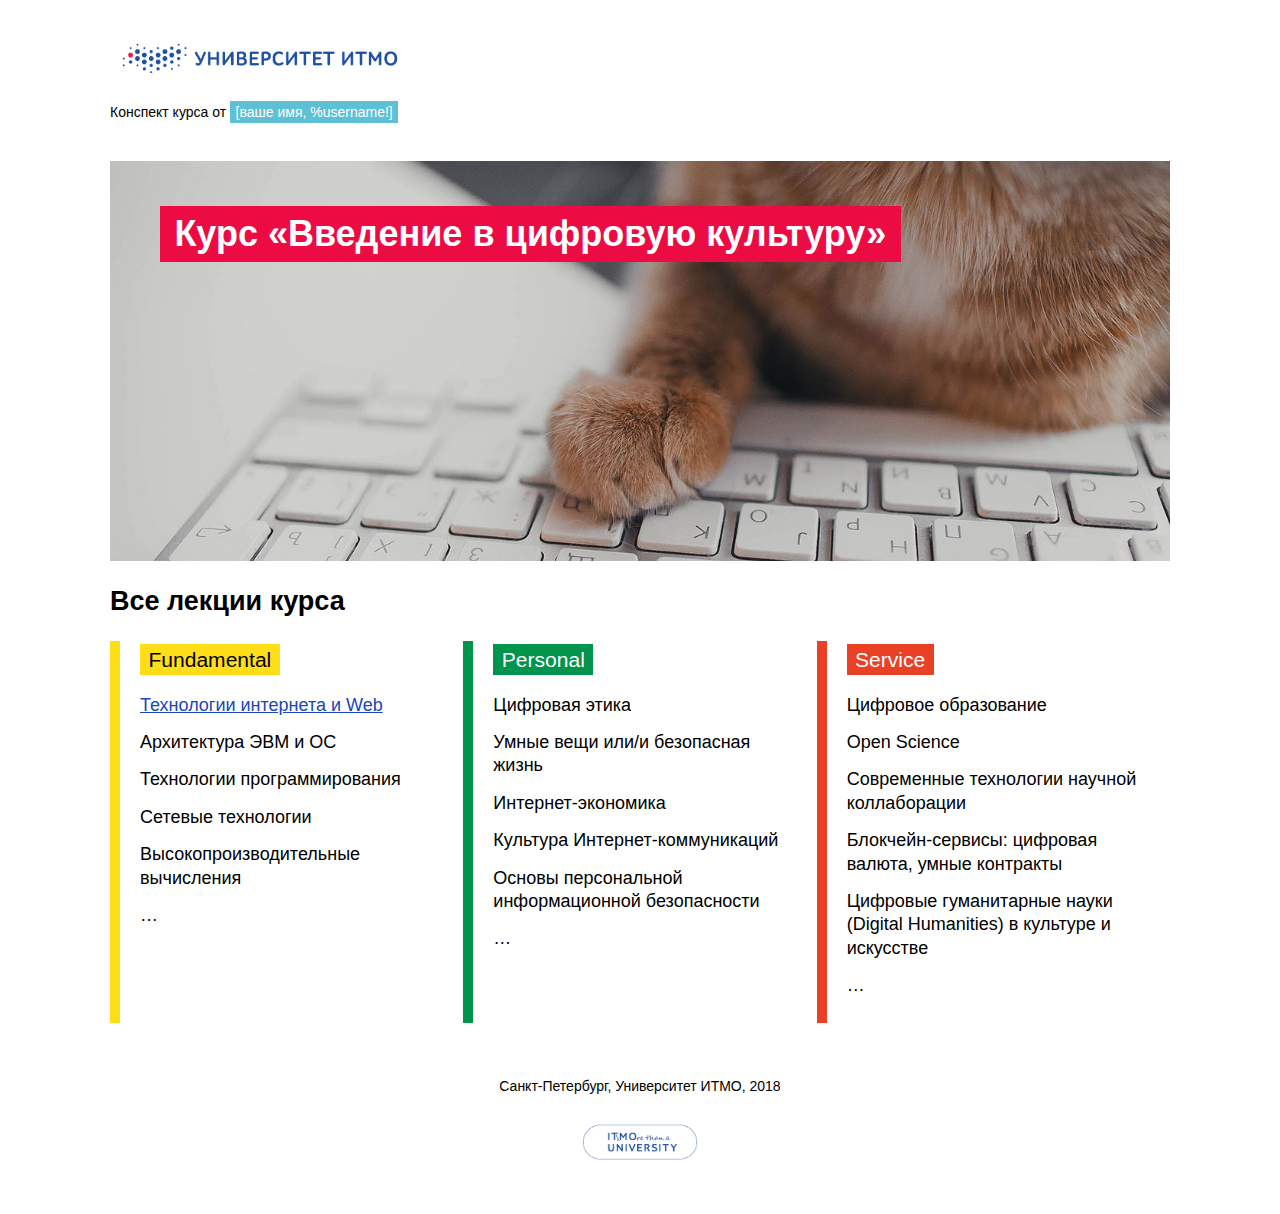
==== index.html @ e87908d1 "Загрузили файлы" ====
<!DOCTYPE html>
<html lang="ru">
  <head>
    <meta charset="utf-8">
    <title>Введение в цифровую культуру</title>
    <link rel="stylesheet" href="css/style.css">
  </head>
  <body>
    <header class="main-header">
      <a class="logo">
        <img src="img/logo.png" alt="Университет ИТМО" width="300">
      </a>
      <p class="username">Конспект курса от <b>[ваше имя, %username!]</b></p>
    </header>

    <main>
      <div class="course-banner">
        <h1>Курс «Введение в цифровую культуру»</h1>
      </div>

      <section class="lectures">
        <h2>Все лекции курса</h2>

        <section class="lectures-group lectures-group--fundamental">
          <h3>Fundamental</h3>
          <ul>
            <li><a href="lecture-1.html">Технологии интернета и Web</a></li>
            <li>Архитектура ЭВМ и ОС</li>
            <li>Технологии  программирования</li>
            <li>Сетевые технологии</li>
            <li>Высокопроизводительные вычисления</li>
            <li>&hellip;</li>
          </ul>
        </section>

        <section class="lectures-group lectures-group--personal">
          <h3>Personal</h3>
          <ul>
            <li>Цифровая этика</li>
            <li>Умные вещи или/и безопасная жизнь</li>
            <li>Интернет-экономика</li>
            <li>Культура Интернет-коммуникаций</li>
            <li>Основы персональной информационной безопасности</li>
            <li>&hellip;</li>
          </ul>
        </section>

        <section class="lectures-group lectures-group--service">
          <h3>Service</h3>
          <ul>
            <li>Цифровое образование</li>
            <li>Open Science</li>
            <li>Современные технологии научной коллаборации</li>
            <li>Блокчейн-сервисы: цифровая валюта, умные контракты</li>
            <li>Цифровые гуманитарные науки (Digital Humanities) в культуре и искусстве</li>
            <li>&hellip;</li>
          </ul>
        </section>

      </section>
    </main>

    <footer class="main-footer">
      <p>Санкт-Петербург, Университет ИТМО, 2018</p>
      <p class="slogan"><img src="img/slogan.png" alt="It`s more than a University" width="200"></p>
    </footer>
  </body>
</html>
---- css/style.css ----
body {
  margin: 0;
  padding: 0;
  min-width: 1100px;

  font-family: "PT Sans", Arial, sans-serif;
  font-size: 18px;
  line-height: 1.3;
  color: #000;
}

a:link {
  color: #1946BA;
}

a:hover {
  color: #EC0B43;
}

.main-header {
  width: 1060px;
  margin: 0 auto;
  padding: 20px;
}

.username {
  margin: 0;
  font-size: 14px;
}

.username b {
  padding: 0.2em 0.4em;
  font-weight: normal;
  color: white;
  background-color: #5EC0D5;
}

main {
  width: 1060px;
  margin: 0 auto;
  padding: 20px;
}

.course-banner {
  padding: 50px;
  min-height: 300px;
  color: white;

  background-color: #1946BA;
  background-image: url("../img/bg-keks-1.jpg");
  background-size: cover;
  background-position: center 25%;
}

.course-banner h1 {
  display: inline;
  margin: 0;
  padding: 0.2em 0.4em;
  font-size: 36px;
  line-height: 1.3;
  background-color: #EC0B43;
}

.lecture-banner {
  padding: 50px;
  color: white;

  background-color: #1946BA;
  background-image: url("../img/bg-keks-2.jpg");
  background-size: cover;
  background-position: center 25%;
}

.lecture-banner h1 {
  display: inline;
  margin: 0;
  padding: 0.2em 0.4em;
  font-size: 36px;
  line-height: 1.3;
  background-color: #5EC0D5;
}


.lectures {
  display: flex;
  flex-wrap: wrap;
}

.lectures h2 {
  width: 100%;
}

.lectures-group {
  width: 200px;
  flex-grow: 1;
  padding: 5px 20px;
  border-left: 10px solid #1946BA;
}

.lectures-group--fundamental {
  border-color: #FFDE17;
}

.lectures-group--personal {
  border-color: #00944C;
}

.lectures-group--service {
  border-color: #EA4126;
}

.lectures-group h3 {
  display: inline;
  margin: 0;
  padding: 0.2em 0.4em;
  font-weight: normal;
}

.lectures-group--fundamental h3 {
  color: black;
  background-color: #FFDE17;
}

.lectures-group--personal h3 {
  color: white;
  background-color: #00944C;
}

.lectures-group--service h3 {
  color: white;
  background-color: #EA4126;
}

.lectures-group ul {
  margin: 20px 0;
  padding: 0;
  list-style: none;
}

.lectures-group li {
  margin-bottom: 14px;
}

.summary {
  line-height: 1.4;
}

.summary blockquote {
  padding: 10px 0;
  padding-left: 20px;
  margin: 20px 0;
  border-left: 5px solid #5EC0D5;
}

.summary figure {
  display: table;
  margin: 20px 0;
  padding: 10px;
  border: 2px solid #5EC0D5;
}

.summary figcaption {
  text-align: center;
  font-style: italic;
}

.main-footer {
  width: 1060px;
  margin: 0 auto;
  padding: 20px;
  text-align: center;
  font-size: 14px;
}
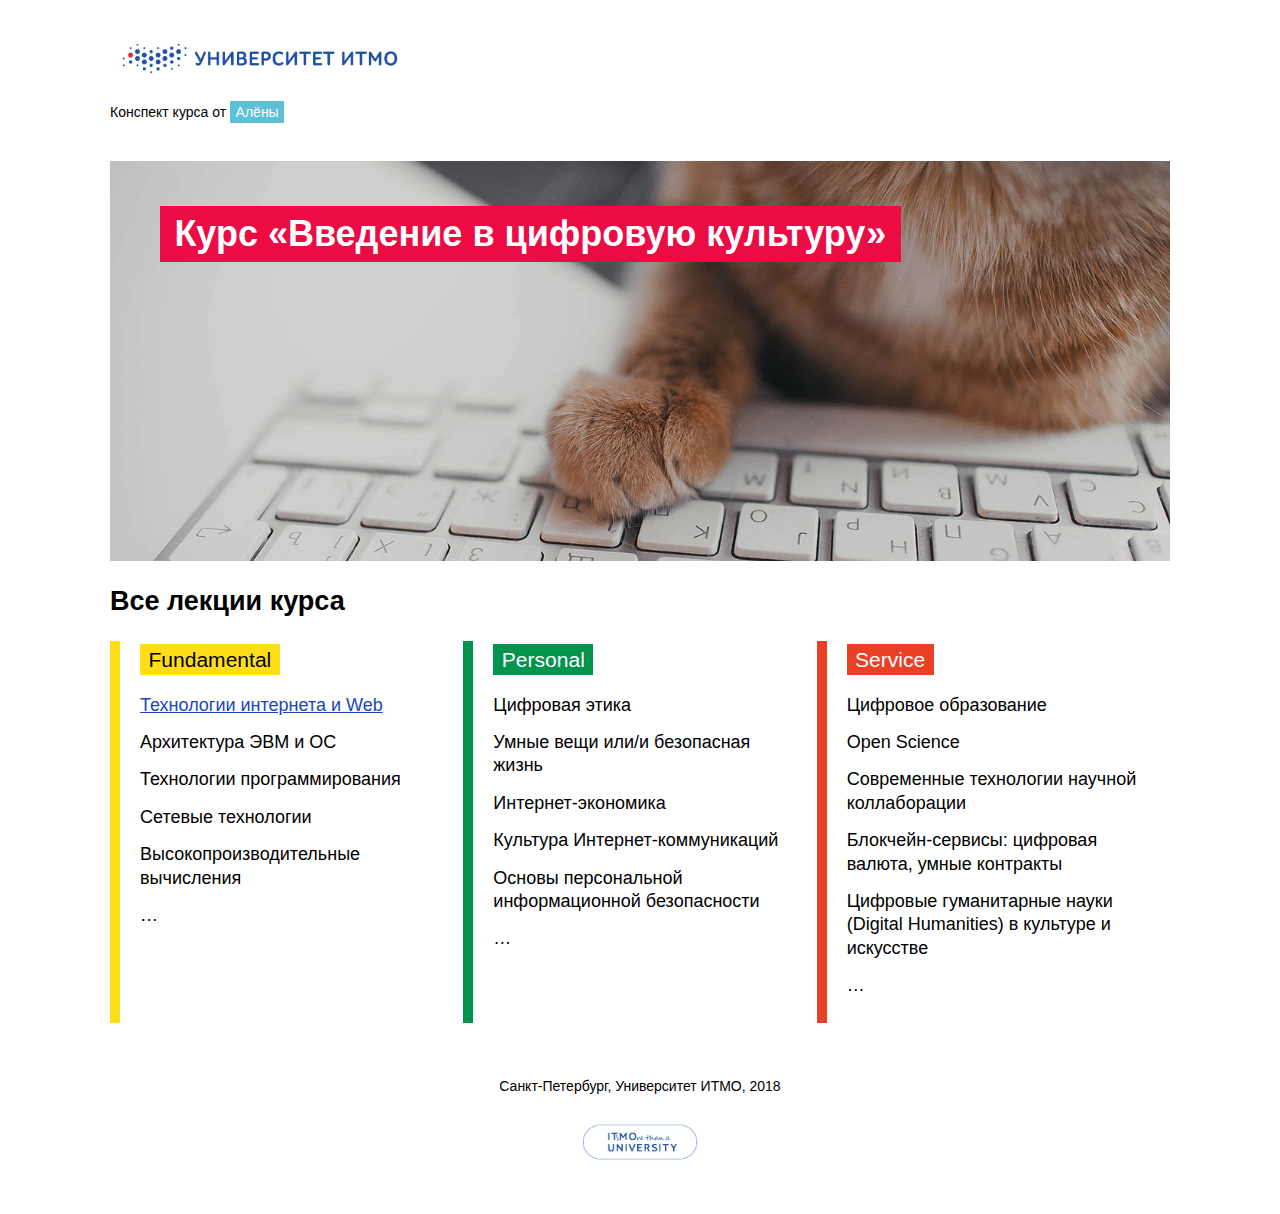
==== commit f43e5391: "Update index.html" ====
--- a/index.html
+++ b/index.html
@@ -10,7 +10,7 @@
       <a class="logo">
         <img src="img/logo.png" alt="Университет ИТМО" width="300">
       </a>
-      <p class="username">Конспект курса от <b>[ваше имя, %username!]</b></p>
+      <p class="username">Конспект курса от <b>Алёны</b></p>
     </header>
 
     <main>
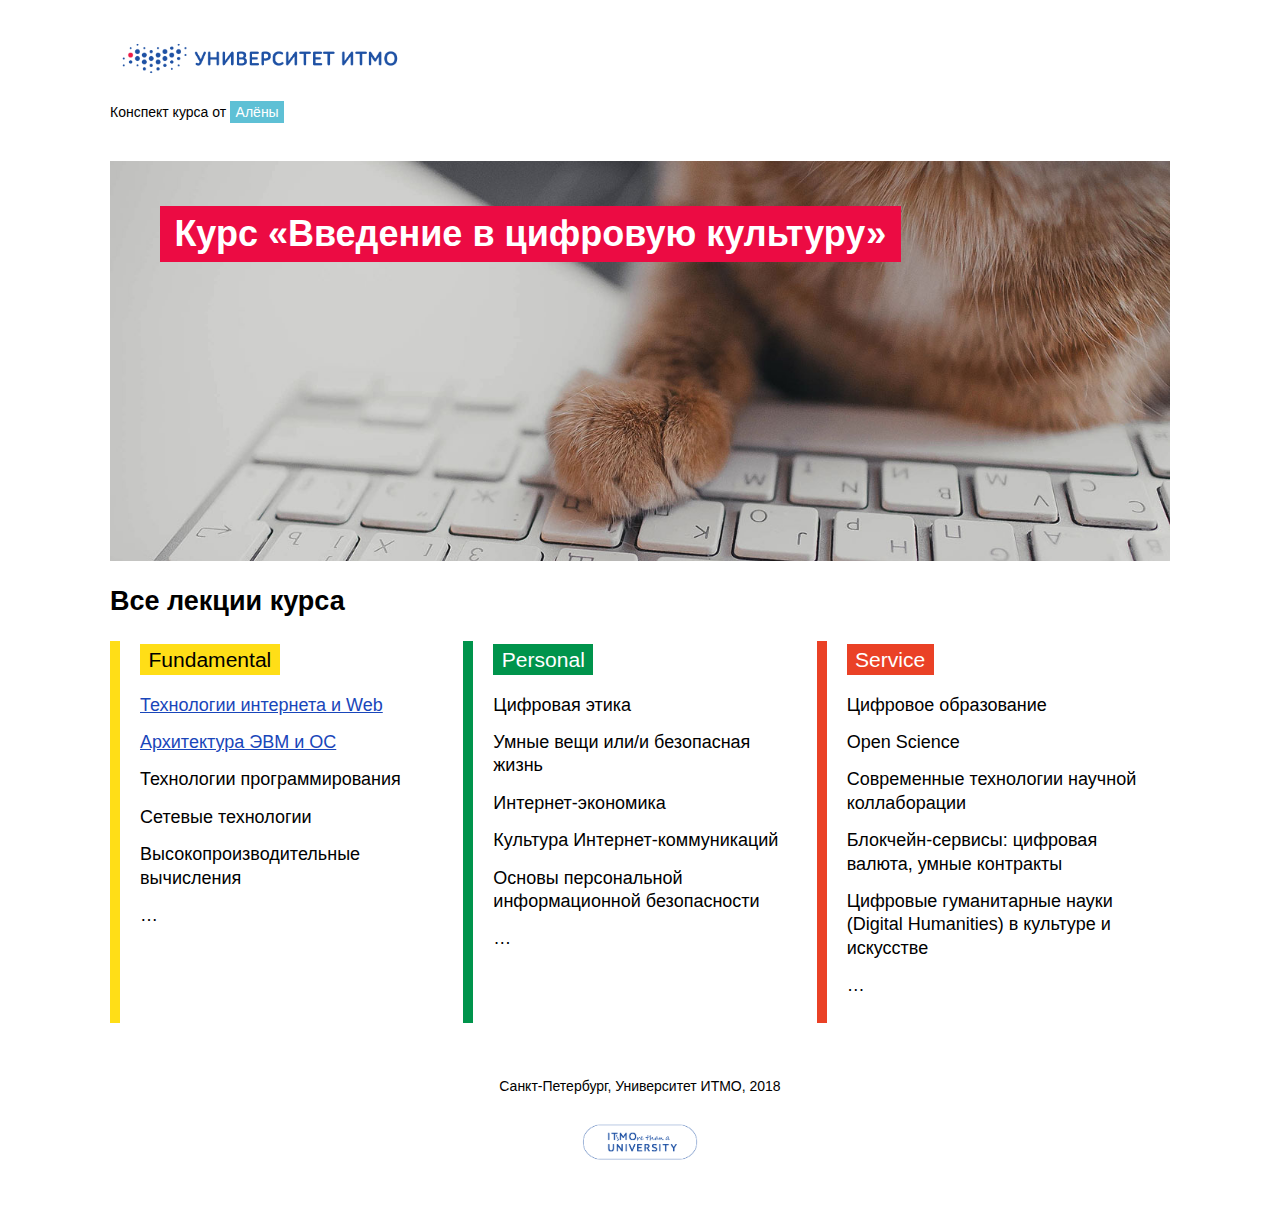
==== commit efa605be: "Добавление лекции" ====
--- a/index.html
+++ b/index.html
@@ -25,7 +25,7 @@
           <h3>Fundamental</h3>
           <ul>
             <li><a href="lecture-1.html">Технологии интернета и Web</a></li>
-            <li>Архитектура ЭВМ и ОС</li>
+            <li><a href="lecture-2.html">Архитектура ЭВМ и ОС</a></li>
             <li>Технологии  программирования</li>
             <li>Сетевые технологии</li>
             <li>Высокопроизводительные вычисления</li>
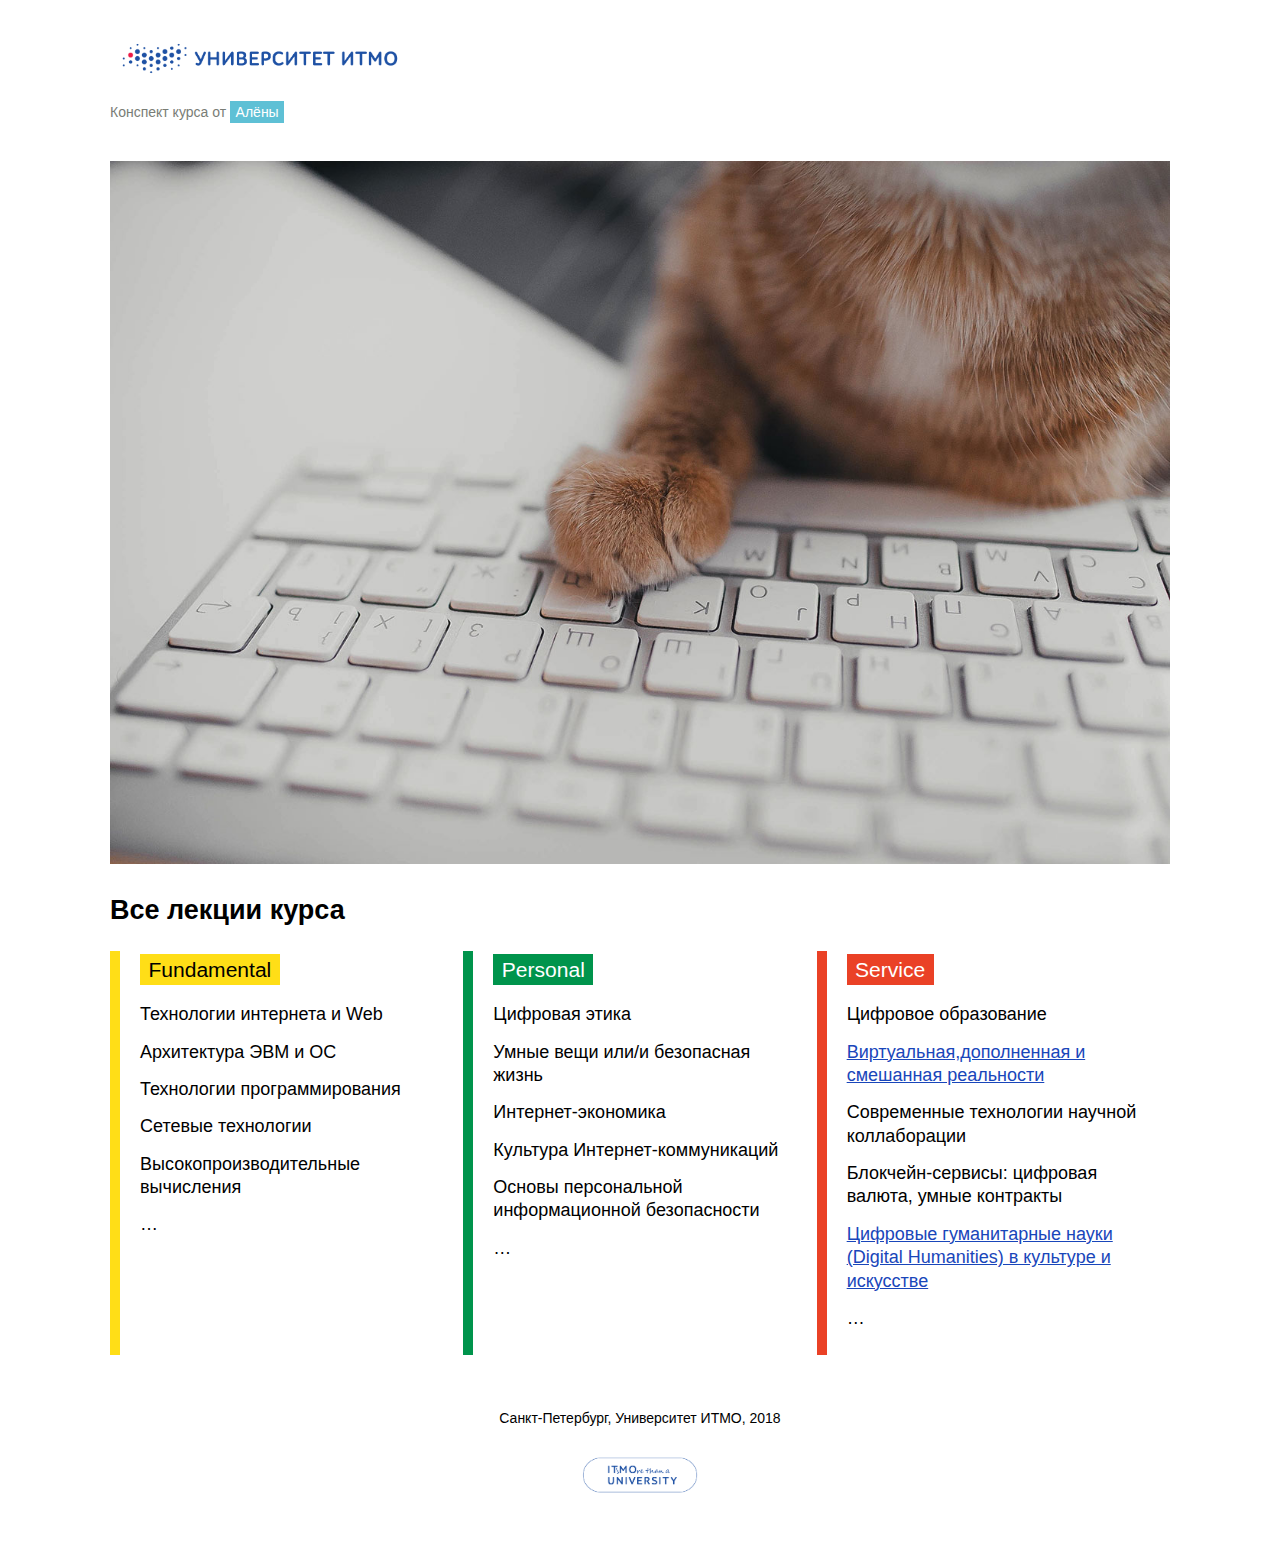
==== commit e32fabe7: "Две лекции загружены" ====
--- a/index.html
+++ b/index.html
@@ -10,22 +10,23 @@
       <a class="logo">
         <img src="img/logo.png" alt="Университет ИТМО" width="300">
       </a>
-      <p class="username">Конспект курса от <b>Алёны</b></p>
+      <p style="color:#797d76" class="username">Конспект курса от <b>Алёны</b></p>
     </header>
 
     <main>
-      <div class="course-banner">
-        <h1>Курс «Введение в цифровую культуру»</h1>
-      </div>
-
+      <!-- <div class="course-banner"> -->
+        <!-- <h1>Курс «Введение в цифровую культуру»</h1>
+      </div>-->
+<img src="img/bg-keks-1.jpg" alt="Баннер" width="100%">
       <section class="lectures">
         <h2>Все лекции курса</h2>
+
 
         <section class="lectures-group lectures-group--fundamental">
           <h3>Fundamental</h3>
           <ul>
-            <li><a href="lecture-1.html">Технологии интернета и Web</a></li>
-            <li><a href="lecture-2.html">Архитектура ЭВМ и ОС</a></li>
+            <li>Технологии интернета и Web</li>
+            <li>Архитектура ЭВМ и ОС</li>
             <li>Технологии  программирования</li>
             <li>Сетевые технологии</li>
             <li>Высокопроизводительные вычисления</li>
@@ -49,10 +50,10 @@
           <h3>Service</h3>
           <ul>
             <li>Цифровое образование</li>
-            <li>Open Science</li>
+            <li><a href="lecture-2.html">Виртуальная,дополненная и смешанная реальности</a></li>
             <li>Современные технологии научной коллаборации</li>
             <li>Блокчейн-сервисы: цифровая валюта, умные контракты</li>
-            <li>Цифровые гуманитарные науки (Digital Humanities) в культуре и искусстве</li>
+            <li><a href="lecture-1.html">Цифровые гуманитарные науки (Digital Humanities) в культуре и искусстве</a></li>
             <li>&hellip;</li>
           </ul>
         </section>
